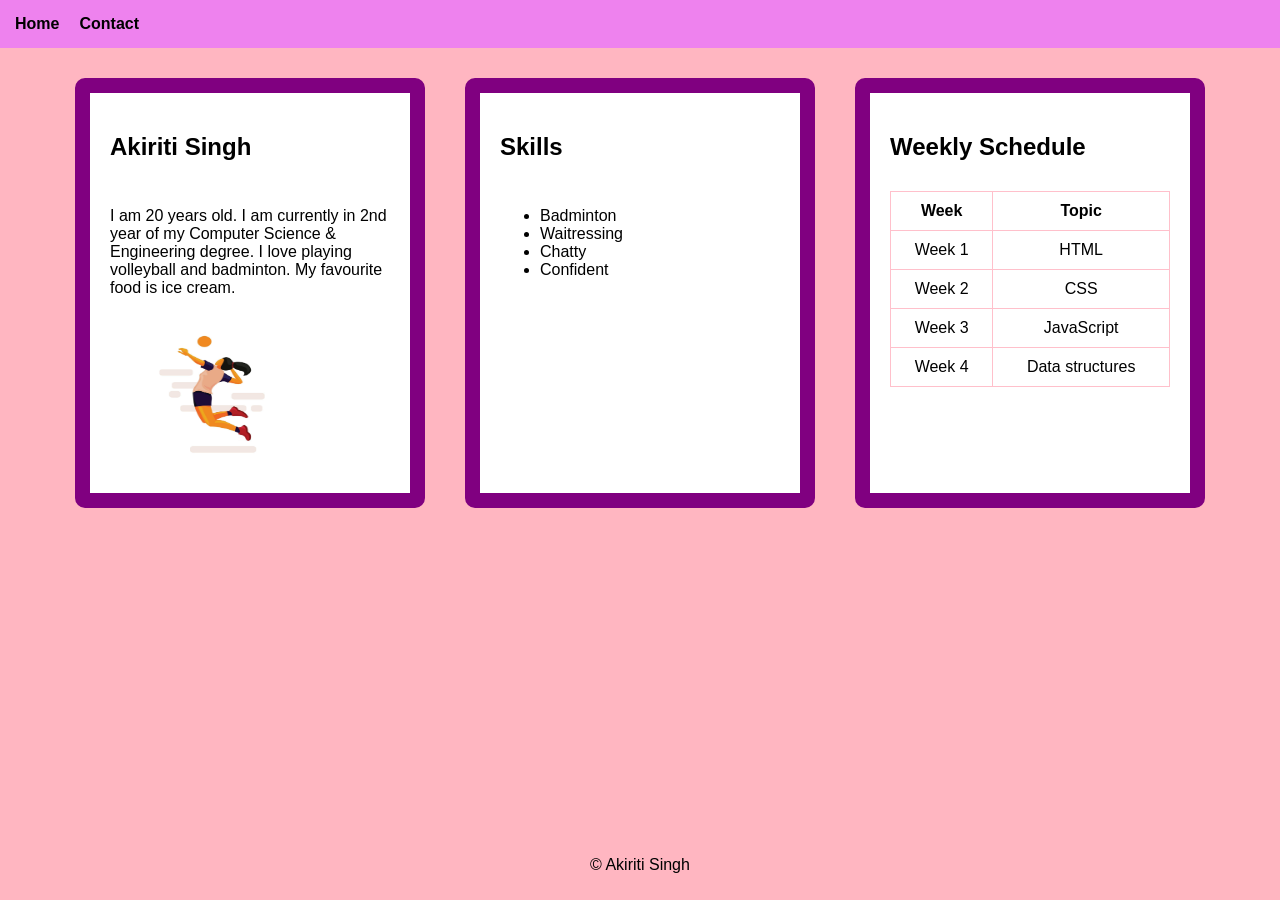
==== index.html @ af050bf0 "Add files via upload" ====
<!DOCTYPE html>
<html lang="en">

<head>
    <meta charset="UTF-8">
    <meta name="viewport" content="width=device-width, initial-scale=1.0">
    <title>Akiriti Singh | Home</title>
    <link rel="stylesheet" href="styles.css">
</head>

<body>
  <header>
    <nav class="links">
      <a href="index.html">Home</a>
      <a href="contact.html">Contact</a>
    </nav>
  </header>

  <main>
    <div class="container">

      <section class="card">
        <h1>Akiriti Singh</h1>
        <p>
          I am 20 years old. I am currently in 2nd year of my Computer Science &amp;
          Engineering degree. I love playing volleyball and badminton. My favourite
          food is ice cream.
        </p>
        <img src="volleyball.jpg" alt="A volleyball on an indoor court" width="200" height="150" />
      </section>

      <section class="card">
        <h2>Skills</h2>
        <ul>
          <li>Badminton</li>
          <li>Waitressing</li>
          <li>Chatty</li>
          <li>Confident</li>
        </ul>
      </section>

      <section class="card">
        <h2>Weekly Schedule</h2>
        <table>
          <thead>
            <tr>
              <th>Week</th>
              <th>Topic</th>
            </tr>
          </thead>
          <tbody>
            <tr>
              <td>Week 1</td>
              <td>HTML</td>
            </tr>
            <tr>
              <td>Week 2</td>
              <td>CSS</td>
            </tr>
            <tr>
              <td>Week 3</td>
              <td>JavaScript</td>
            </tr>
            <tr>
              <td>Week 4</td>
              <td>Data structures</td>
            </tr>
          </tbody>
        </table>
      </section>

    </div>
  </main>

  <footer>
    <p>&copy; Akiriti Singh</p>
  </footer>

</body>
</html>
---- styles.css ----
* {
    box-sizing: border-box;
}

body {
    margin: 0;
    font-family: Arial, sans-serif;
    background-color: lightpink;
    display: flex;
    flex-direction: column;
    min-height: 100vh;
}

header {
    background-color: violet;
    padding: 15px;
}

.links {
    display: flex;
    gap: 20px;
}

nav a {
    color: black;
    text-decoration: none;
    font-weight: bold;
}

nav a:hover {
    text-decoration: underline;
}

main {
    flex: 1;
}

.container {
    display: flex;
    gap: 20px;
    flex-wrap: wrap;
    padding: 20px;
    justify-content: center;
}

.card {
    background-color: white;
    border: 15px solid purple;
    border-radius: 10px;
    padding: 20px;
    margin: 10px;
    width: 350px;
    display: flex;
    flex-direction: column;
    gap: 10px;
}

table {
    border-collapse: collapse;
}

th, td {
    border: 1px solid pink;
    padding: 10px;
    text-align: center;
}

.form-card {
    background-color: lightskyblue;
    width: 400px;
    margin: 50px auto;
    padding: 20px;
    border-radius: 10px;
    border: 10px solid black;
}

.form-card form {
    display: flex;
    flex-direction: column;
    gap: 5px;
}

label {
    text-align: left;
    font-weight: bold;
}

input, textarea {
    width: 100%;
    padding: 8px;
    border: 2px solid blue;
    border-radius: 5px;
    font-family: Arial, sans-serif;
}

button {
    background-color: violet;
    color: black;
    border: none;
    padding: 12px;
    border-radius: 6px;
    cursor: pointer;
    font-weight: bold;
    margin-top: 20px;
}

button:hover {
    background-color: orchid;
}

footer {
    text-align: center;
    padding: 10px;
}
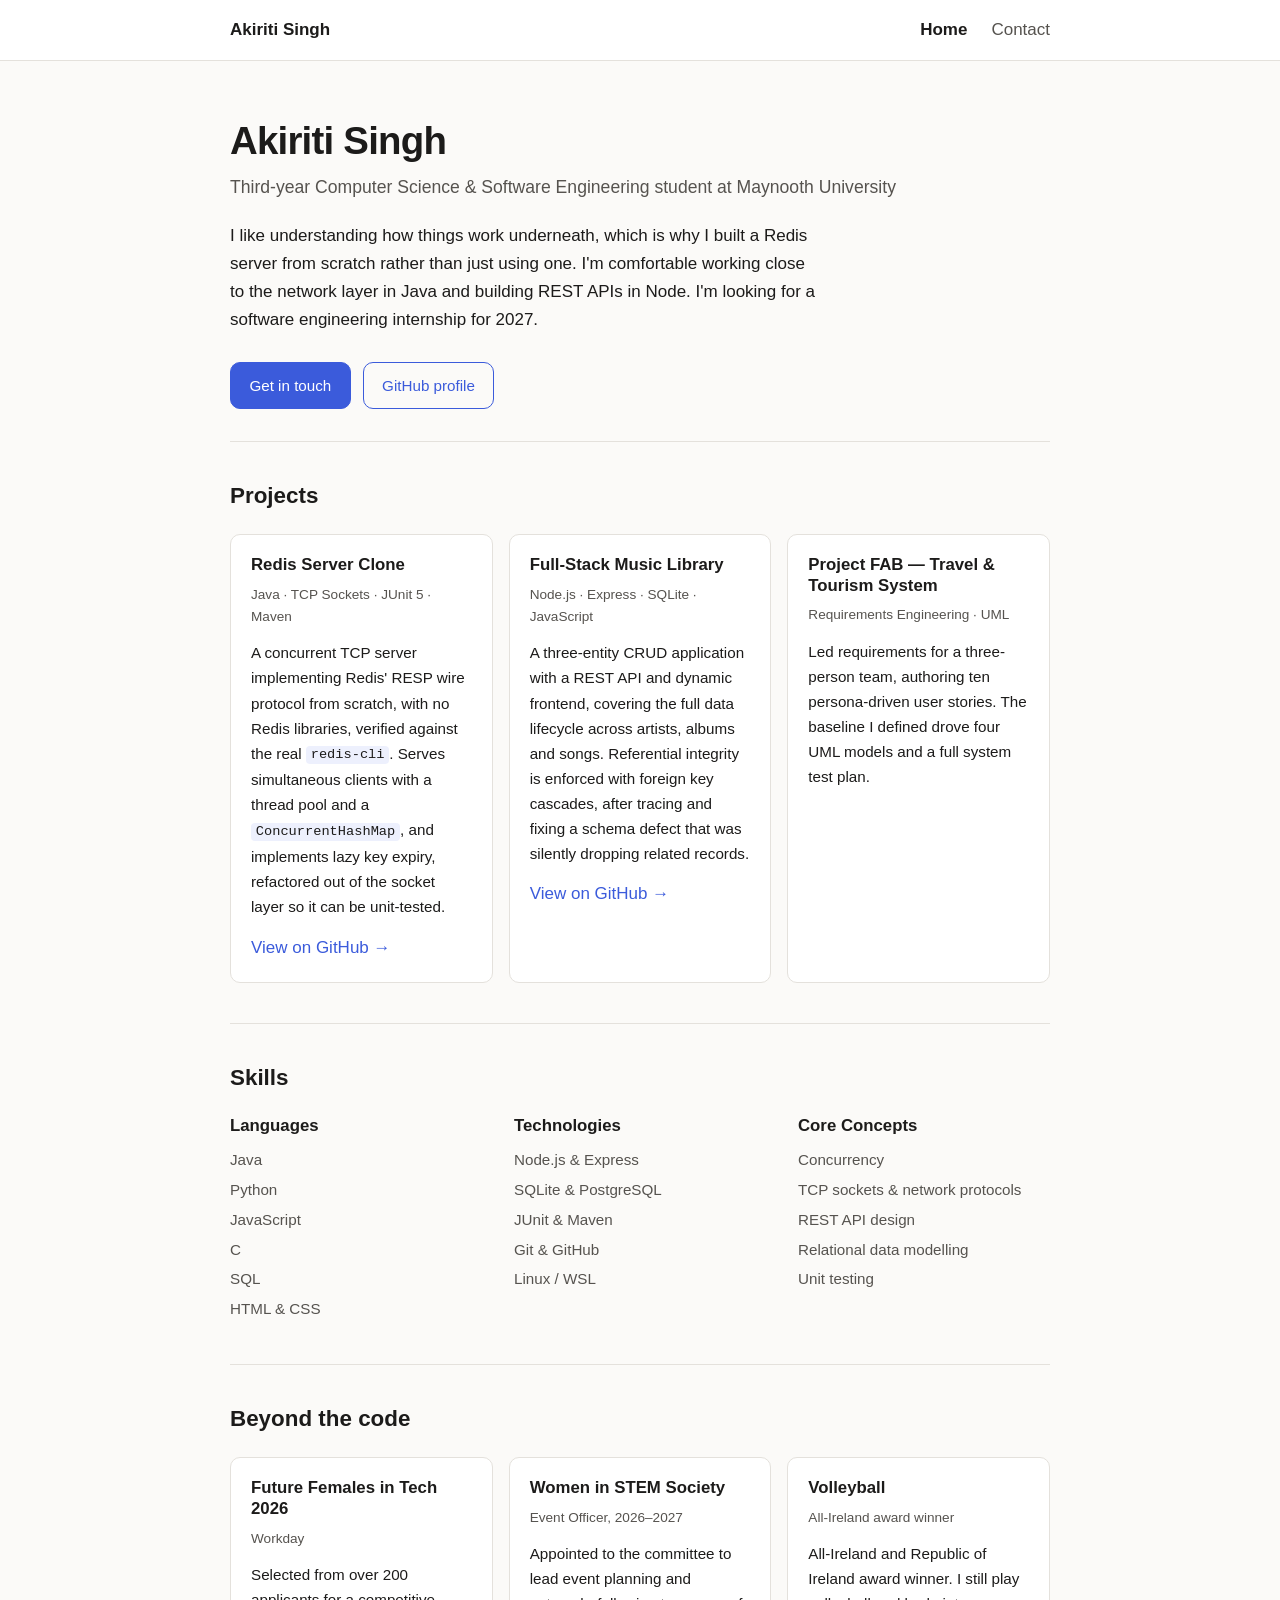
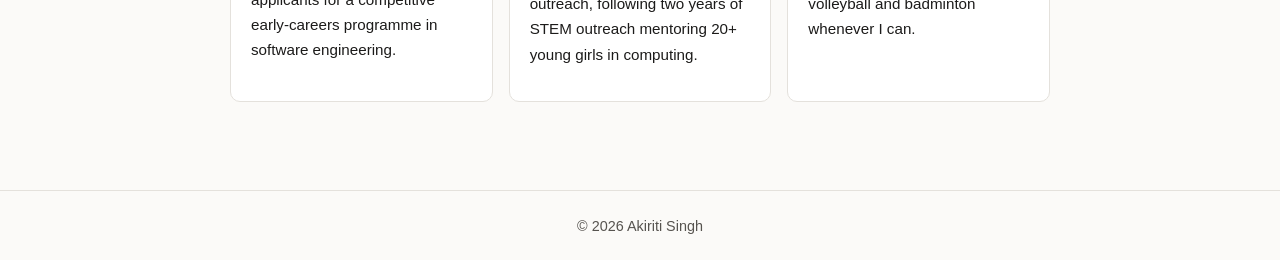
==== commit 4a9364b2: "Rewrite home page with projects, skills and outreach sections Updated the HTML structure to enhance " ====
--- a/index.html
+++ b/index.html
@@ -2,79 +2,161 @@
 <html lang="en">
 
 <head>
-    <meta charset="UTF-8">
-    <meta name="viewport" content="width=device-width, initial-scale=1.0">
-    <title>Akiriti Singh | Home</title>
-    <link rel="stylesheet" href="styles.css">
+  <meta charset="UTF-8">
+  <meta name="viewport" content="width=device-width, initial-scale=1.0">
+  <meta name="description" content="Akiriti Singh — third-year Computer Science student at Maynooth University. Concurrent systems in Java and full-stack web development in Node.js.">
+  <title>Akiriti Singh | Home</title>
+  <link rel="stylesheet" href="styles.css">
 </head>
 
 <body>
-  <header>
-    <nav class="links">
-      <a href="index.html">Home</a>
-      <a href="contact.html">Contact</a>
+
+  <header class="site-header">
+    <nav class="nav">
+      <span class="nav-name">Akiriti Singh</span>
+      <ul class="nav-links">
+        <li><a href="index.html" class="active">Home</a></li>
+        <li><a href="contact.html">Contact</a></li>
+      </ul>
     </nav>
   </header>
 
   <main>
-    <div class="container">
 
-      <section class="card">
-        <h1>Akiriti Singh</h1>
-        <p>
-          I am 20 years old. I am currently in 2nd year of my Computer Science &amp;
-          Engineering degree. I love playing volleyball and badminton. My favourite
-          food is ice cream.
-        </p>
-        <img src="volleyball.jpg" alt="A volleyball on an indoor court" width="200" height="150" />
-      </section>
+    <section class="hero">
+      <h1>Akiriti Singh</h1>
+      <p class="tagline">Third-year Computer Science &amp; Software Engineering student at Maynooth University</p>
+      <p class="intro">
+        I like understanding how things work underneath, which is why I built a Redis
+        server from scratch rather than just using one. I'm comfortable working close to
+        the network layer in Java and building REST APIs in Node. I'm looking for a
+        software engineering internship for 2027.
+      </p>
+      <div class="hero-actions">
+        <a class="button" href="contact.html">Get in touch</a>
+        <a class="button button-secondary" href="https://github.com/SAkiriti">GitHub profile</a>
+      </div>
+    </section>
 
-      <section class="card">
-        <h2>Skills</h2>
-        <ul>
-          <li>Badminton</li>
-          <li>Waitressing</li>
-          <li>Chatty</li>
-          <li>Confident</li>
-        </ul>
-      </section>
+    <section class="section">
+      <h2>Projects</h2>
+      <div class="cards">
 
-      <section class="card">
-        <h2>Weekly Schedule</h2>
-        <table>
-          <thead>
-            <tr>
-              <th>Week</th>
-              <th>Topic</th>
-            </tr>
-          </thead>
-          <tbody>
-            <tr>
-              <td>Week 1</td>
-              <td>HTML</td>
-            </tr>
-            <tr>
-              <td>Week 2</td>
-              <td>CSS</td>
-            </tr>
-            <tr>
-              <td>Week 3</td>
-              <td>JavaScript</td>
-            </tr>
-            <tr>
-              <td>Week 4</td>
-              <td>Data structures</td>
-            </tr>
-          </tbody>
-        </table>
-      </section>
+        <article class="card">
+          <h3>Redis Server Clone</h3>
+          <p class="card-tags">Java · TCP Sockets · JUnit 5 · Maven</p>
+          <p>
+            A concurrent TCP server implementing Redis' RESP wire protocol from scratch,
+            with no Redis libraries, verified against the real <code>redis-cli</code>.
+            Serves simultaneous clients with a thread pool and a
+            <code>ConcurrentHashMap</code>, and implements lazy key expiry, refactored out
+            of the socket layer so it can be unit-tested.
+          </p>
+          <a href="https://github.com/SAkiriti/redis-clone-java">View on GitHub →</a>
+        </article>
 
-    </div>
+        <article class="card">
+          <h3>Full-Stack Music Library</h3>
+          <p class="card-tags">Node.js · Express · SQLite · JavaScript</p>
+          <p>
+            A three-entity CRUD application with a REST API and dynamic frontend, covering
+            the full data lifecycle across artists, albums and songs. Referential integrity
+            is enforced with foreign key cascades, after tracing and fixing a schema defect
+            that was silently dropping related records.
+          </p>
+          <a href="https://github.com/SAkiriti/music-library-fullstack">View on GitHub →</a>
+        </article>
+
+        <article class="card">
+          <h3>Project FAB — Travel &amp; Tourism System</h3>
+          <p class="card-tags">Requirements Engineering · UML</p>
+          <p>
+            Led requirements for a three-person team, authoring ten persona-driven user
+            stories. The baseline I defined drove four UML models and a full system test
+            plan.
+          </p>
+        </article>
+
+      </div>
+    </section>
+
+    <section class="section">
+      <h2>Skills</h2>
+      <div class="skills">
+        <div class="skill-group">
+          <h3>Languages</h3>
+          <ul>
+            <li>Java</li>
+            <li>Python</li>
+            <li>JavaScript</li>
+            <li>C</li>
+            <li>SQL</li>
+            <li>HTML &amp; CSS</li>
+          </ul>
+        </div>
+        <div class="skill-group">
+          <h3>Technologies</h3>
+          <ul>
+            <li>Node.js &amp; Express</li>
+            <li>SQLite &amp; PostgreSQL</li>
+            <li>JUnit &amp; Maven</li>
+            <li>Git &amp; GitHub</li>
+            <li>Linux / WSL</li>
+          </ul>
+        </div>
+        <div class="skill-group">
+          <h3>Core Concepts</h3>
+          <ul>
+            <li>Concurrency</li>
+            <li>TCP sockets &amp; network protocols</li>
+            <li>REST API design</li>
+            <li>Relational data modelling</li>
+            <li>Unit testing</li>
+          </ul>
+        </div>
+      </div>
+    </section>
+
+    <section class="section">
+      <h2>Beyond the code</h2>
+      <div class="cards">
+
+        <article class="card">
+          <h3>Future Females in Tech 2026</h3>
+          <p class="card-tags">Workday</p>
+          <p>
+            Selected from over 200 applicants for a competitive early-careers programme in
+            software engineering.
+          </p>
+        </article>
+
+        <article class="card">
+          <h3>Women in STEM Society</h3>
+          <p class="card-tags">Event Officer, 2026–2027</p>
+          <p>
+            Appointed to the committee to lead event planning and outreach, following two
+            years of STEM outreach mentoring 20+ young girls in computing.
+          </p>
+        </article>
+
+        <article class="card">
+          <h3>Volleyball</h3>
+          <p class="card-tags">All-Ireland award winner</p>
+          <p>
+            All-Ireland and Republic of Ireland award winner. I still play volleyball and
+            badminton whenever I can.
+          </p>
+        </article>
+
+      </div>
+    </section>
+
   </main>
 
-  <footer>
-    <p>&copy; Akiriti Singh</p>
+  <footer class="site-footer">
+    <p>&copy; 2026 Akiriti Singh</p>
   </footer>
 
 </body>
+
 </html>
--- a/styles.css
+++ b/styles.css
@@ -1,114 +1,260 @@
+/* ---- Tokens ---- */
+:root {
+  --bg: #fbfaf8;
+  --surface: #ffffff;
+  --text: #1c1b1a;
+  --text-muted: #56534f;
+  --accent: #3b5bdb;
+  --accent-soft: #edf0fd;
+  --border: #e4e1dc;
+  --radius: 10px;
+  --max-width: 860px;
+}
+
+/* ---- Base ---- */
 * {
-    box-sizing: border-box;
+  box-sizing: border-box;
 }
 
 body {
-    margin: 0;
-    font-family: Arial, sans-serif;
-    background-color: lightpink;
-    display: flex;
-    flex-direction: column;
-    min-height: 100vh;
-}
-
-header {
-    background-color: violet;
-    padding: 15px;
-}
-
-.links {
-    display: flex;
-    gap: 20px;
-}
-
-nav a {
-    color: black;
-    text-decoration: none;
-    font-weight: bold;
-}
-
-nav a:hover {
-    text-decoration: underline;
-}
-
+  margin: 0;
+  background: var(--bg);
+  color: var(--text);
+  font-family: -apple-system, BlinkMacSystemFont, "Segoe UI", Helvetica, Arial, sans-serif;
+  font-size: 17px;
+  line-height: 1.65;
+}
+
+h1, h2, h3 {
+  line-height: 1.25;
+  margin: 0 0 0.5rem;
+}
+
+h1 { font-size: 2.4rem; letter-spacing: -0.02em; }
+h2 { font-size: 1.4rem; }
+h3 { font-size: 1.05rem; }
+
+a {
+  color: var(--accent);
+  text-decoration: none;
+}
+
+a:hover {
+  text-decoration: underline;
+}
+
+code {
+  background: var(--accent-soft);
+  padding: 0.1em 0.35em;
+  border-radius: 4px;
+  font-size: 0.9em;
+}
+
+/* ---- Header / nav ---- */
+.site-header {
+  border-bottom: 1px solid var(--border);
+  background: var(--surface);
+}
+
+.nav {
+  max-width: var(--max-width);
+  margin: 0 auto;
+  padding: 1rem 1.25rem;
+  display: flex;
+  flex-wrap: wrap;
+  align-items: center;
+  justify-content: space-between;
+  gap: 0.75rem;
+}
+
+.nav-name {
+  font-weight: 600;
+}
+
+.nav-links {
+  display: flex;
+  gap: 1.5rem;
+  list-style: none;
+  margin: 0;
+  padding: 0;
+}
+
+.nav-links a {
+  color: var(--text-muted);
+}
+
+.nav-links a.active {
+  color: var(--text);
+  font-weight: 600;
+}
+
+/* ---- Layout ---- */
 main {
-    flex: 1;
-}
-
-.container {
-    display: flex;
-    gap: 20px;
-    flex-wrap: wrap;
-    padding: 20px;
-    justify-content: center;
+  max-width: var(--max-width);
+  margin: 0 auto;
+  padding: 0 1.25rem;
+}
+
+.hero {
+  padding: 3.5rem 0 2rem;
+  border-bottom: 1px solid var(--border);
+}
+
+.tagline {
+  color: var(--text-muted);
+  font-size: 1.1rem;
+  margin: 0 0 1.25rem;
+}
+
+.intro {
+  max-width: 62ch;
+  margin: 0;
+}
+
+.hero-actions {
+  display: flex;
+  flex-wrap: wrap;
+  gap: 0.75rem;
+  margin-top: 1.75rem;
+}
+
+.section {
+  padding: 2.5rem 0;
+  border-bottom: 1px solid var(--border);
+}
+
+.section:last-of-type {
+  border-bottom: none;
+}
+
+/* ---- Buttons ---- */
+.button {
+  display: inline-block;
+  padding: 0.6rem 1.15rem;
+  border-radius: var(--radius);
+  background: var(--accent);
+  color: #fff;
+  font-size: 0.95rem;
+  font-weight: 500;
+  border: 1px solid var(--accent);
+  cursor: pointer;
+}
+
+.button:hover {
+  text-decoration: none;
+  opacity: 0.9;
+}
+
+.button-secondary {
+  background: transparent;
+  color: var(--accent);
+}
+
+/* ---- Cards (Flexbox) ---- */
+.cards {
+  display: flex;
+  flex-wrap: wrap;
+  gap: 1rem;
+  margin-top: 1.5rem;
 }
 
 .card {
-    background-color: white;
-    border: 15px solid purple;
-    border-radius: 10px;
-    padding: 20px;
-    margin: 10px;
-    width: 350px;
-    display: flex;
-    flex-direction: column;
-    gap: 10px;
-}
-
-table {
-    border-collapse: collapse;
-}
-
-th, td {
-    border: 1px solid pink;
-    padding: 10px;
-    text-align: center;
-}
-
-.form-card {
-    background-color: lightskyblue;
-    width: 400px;
-    margin: 50px auto;
-    padding: 20px;
-    border-radius: 10px;
-    border: 10px solid black;
-}
-
-.form-card form {
-    display: flex;
-    flex-direction: column;
-    gap: 5px;
-}
-
-label {
-    text-align: left;
-    font-weight: bold;
+  flex: 1 1 250px;
+  background: var(--surface);
+  border: 1px solid var(--border);
+  border-radius: var(--radius);
+  padding: 1.25rem;
+}
+
+.card p {
+  margin: 0 0 0.9rem;
+  font-size: 0.95rem;
+}
+
+.card-tags {
+  color: var(--text-muted);
+  font-size: 0.85rem !important;
+  margin-bottom: 0.75rem !important;
+}
+
+/* ---- Skills ---- */
+.skills {
+  display: flex;
+  flex-wrap: wrap;
+  gap: 2rem;
+  margin-top: 1.5rem;
+}
+
+.skill-group {
+  flex: 1 1 180px;
+}
+
+.skill-group ul {
+  list-style: none;
+  padding: 0;
+  margin: 0.5rem 0 0;
+  color: var(--text-muted);
+  font-size: 0.95rem;
+}
+
+.skill-group li {
+  padding: 0.15rem 0;
+}
+
+/* ---- Form ---- */
+.contact-form {
+  max-width: 460px;
+  margin-top: 1.5rem;
+}
+
+.field {
+  display: flex;
+  flex-direction: column;
+  margin-bottom: 1rem;
+}
+
+.field label {
+  font-size: 0.9rem;
+  font-weight: 500;
+  margin-bottom: 0.35rem;
 }
 
 input, textarea {
-    width: 100%;
-    padding: 8px;
-    border: 2px solid blue;
-    border-radius: 5px;
-    font-family: Arial, sans-serif;
-}
-
-button {
-    background-color: violet;
-    color: black;
-    border: none;
-    padding: 12px;
-    border-radius: 6px;
-    cursor: pointer;
-    font-weight: bold;
-    margin-top: 20px;
-}
-
-button:hover {
-    background-color: orchid;
-}
-
-footer {
-    text-align: center;
-    padding: 10px;
-}
+  font: inherit;
+  font-size: 0.95rem;
+  padding: 0.6rem 0.75rem;
+  border: 1px solid var(--border);
+  border-radius: var(--radius);
+  background: var(--surface);
+  color: var(--text);
+}
+
+input:focus, textarea:focus {
+  outline: 2px solid var(--accent);
+  outline-offset: 1px;
+  border-color: transparent;
+}
+
+textarea {
+  resize: vertical;
+}
+
+/* ---- Footer ---- */
+.site-footer {
+  border-top: 1px solid var(--border);
+  margin-top: 3rem;
+  padding: 1.5rem 1.25rem;
+  color: var(--text-muted);
+  font-size: 0.9rem;
+  text-align: center;
+}
+
+.site-footer p {
+  margin: 0;
+}
+
+/* ---- Small screens ---- */
+@media (max-width: 600px) {
+  h1 { font-size: 1.9rem; }
+  .hero { padding-top: 2.5rem; }
+}
